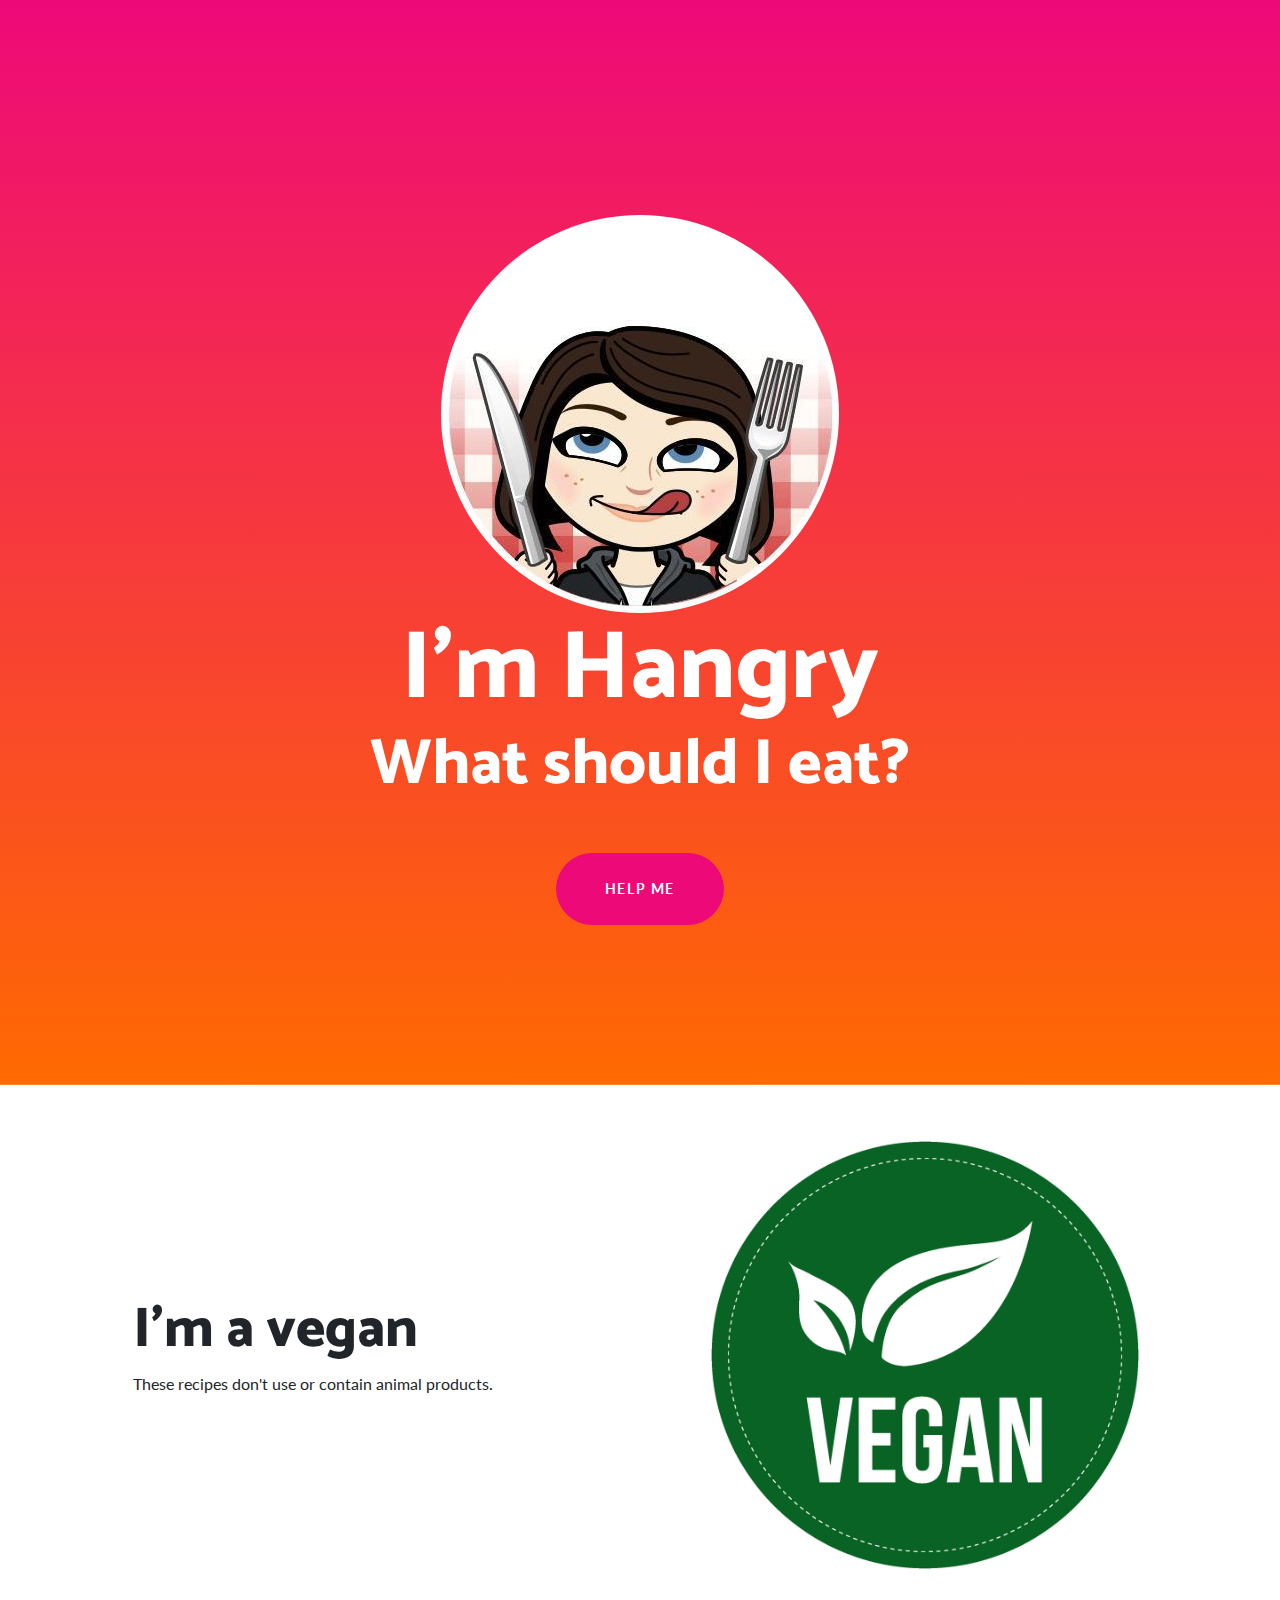
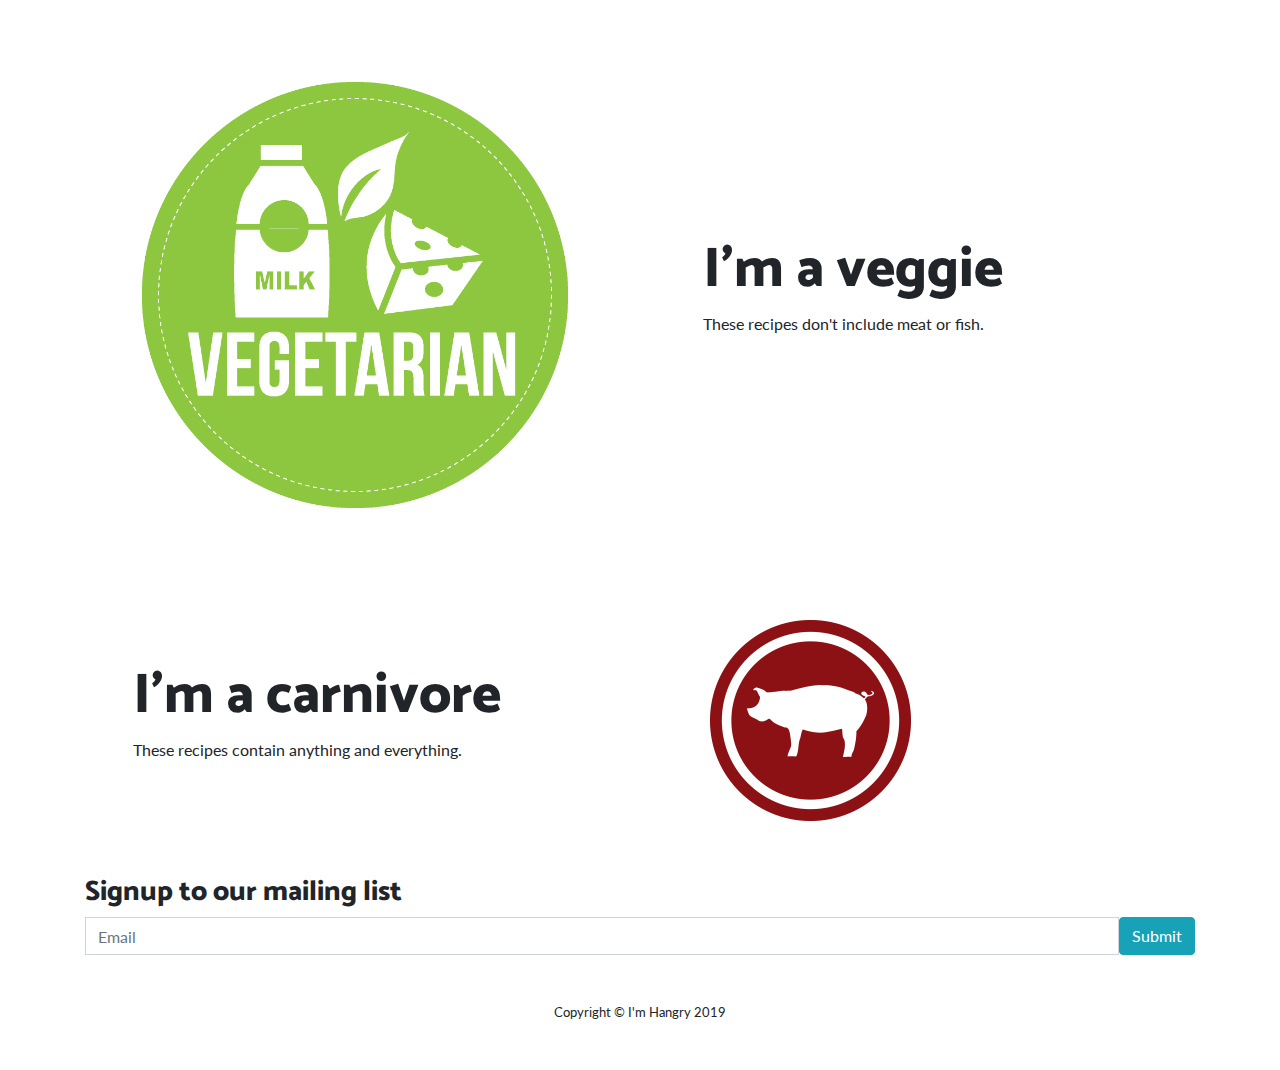
==== index.html @ 3dfd7f8f "Home Buttons" ====
<!DOCTYPE html>
<html lang="en">

<head>

  <meta charset="utf-8">
  <meta name="viewport" content="width=device-width, initial-scale=1, shrink-to-fit=no">
  <meta name="Hangry" content="">
  <meta name="Shannon" content="">

  <title>I'm Hangry</title>

  <!-- Bootstrap core CSS -->
  <link href="vendor/bootstrap/css/bootstrap.min.css" rel="stylesheet">

  <!-- Custom fonts for this template -->
  <link href="https://fonts.googleapis.com/css?family=Catamaran:100,200,300,400,500,600,700,800,900" rel="stylesheet">
  <link href="https://fonts.googleapis.com/css?family=Lato:100,100i,300,300i,400,400i,700,700i,900,900i" rel="stylesheet">

  <!-- Custom styles for this template -->
  <link href="css/one-page-wonder.min.css" rel="stylesheet">

</head>

<body>

  <!-- Navigation -->

  <header class="masthead text-center text-white">
    <div class="masthead-content">
      <div class="container">
        <img class="img-fluid rounded-circle" src="img/hungry.jpeg" alt="">
        <h1 class="masthead-heading mb-0">I'm Hangry</h1>
        <h2 class="masthead-subheading mb-0">What should I eat?</h2>
        <a href="https://www.just-eat.co.uk/"" img class="btn btn-primary btn-xl rounded-pill mt-5">Help Me</a>
      </div>
    </div>
  </header>

  <section>
    <div class="container">
      <div class="row align-items-center">
        <div class="col-lg-6 order-lg-2">
          <div class="p-5">
            <a href="vegan.html">
              <img class="img-fluid rounded-circle" src="img/vegan.png" alt="">
             </a>
          </div>
        </div>
        <div class="col-lg-6 order-lg-1">
          <div class="p-5">
            <h2 class="display-4">I'm a vegan</h2>
            <p>These recipes don't use or contain animal products.</p>
          </div>
        </div>
      </div>
    </div>
  </section>

  <section>
    <div class="container">
      <div class="row align-items-center">
        <div class="col-lg-6">
          <div class="p-5">
            <a href="veggie.html">
              <img class="img-fluid rounded-circle" src="img/veggie.png" alt="">
            </a>
          </div>
        </div>
        <div class="col-lg-6">
          <div class="p-5">
            <h2 class="display-4">I'm a veggie</h2>
            <p>These recipes don't include meat or fish.</p>
          </div>
        </div>
      </div>
    </div>
  </section>

  <section>
    <div class="container">
      <div class="row align-items-center">
        <div class="col-lg-6 order-lg-2">
          <div class="p-5">
            <a href="meat.html">
              <img class="img-fluid rounded-circle" src="img/meat.png" alt="">
             </a>
          </div>
        </div>
        <div class="col-lg-6 order-lg-1">
          <div class="p-5">
            <h2 class="display-4">I'm a carnivore</h2>
            <p>These recipes contain anything and everything.</p>
          </div>
        </div>
      </div>
    </div>
  </section>

  <div class="container">
     <h3>Signup to our mailing list</h3>
     <form>
       <div class="input-group">
         <span class="input-group-addon"><i class="glyphicon glyphicon-user"></i></span>
         <input id="email" type="text" class="form-control" name="email" placeholder="Email">
         <input type="submit" class="btn btn-info" value="Submit">
       </div>
     </form>
   </div>

  <!-- Footer -->
  <footer class="py-5 bg-white">
    <div class="container">
      <p class="m-0 text-center text-black small">Copyright &copy; I'm Hangry 2019</p>
    </div>
    <!-- /.container -->
  </footer>

  <!-- Bootstrap core JavaScript -->
  <script src="vendor/jquery/jquery.min.js"></script>
  <script src="vendor/bootstrap/js/bootstrap.bundle.min.js"></script>

</body>

</html>
---- css/one-page-wonder.min.css ----
/*!
 * Start Bootstrap - One Page Wonder v5.0.4 (https://startbootstrap.com/template-overviews/one-page-wonder)
 * Copyright 2013-2019 Start Bootstrap
 * Licensed under MIT (https://github.com/BlackrockDigital/startbootstrap-one-page-wonder/blob/master/LICENSE)
 */body{font-family:Lato}h1,h2,h3,h4,h5,h6{font-family:Catamaran;font-weight:800!important}.btn-xl{text-transform:uppercase;padding:1.5rem 3rem;font-size:.9rem;font-weight:700;letter-spacing:.1rem}.bg-black{background-color:#000!important}.rounded-pill{border-radius:5rem}.navbar-custom{padding-top:1rem;padding-bottom:1rem;background-color:rgba(0,0,0,.7)}.navbar-custom .navbar-brand{text-transform:uppercase;font-size:1rem;letter-spacing:.1rem;font-weight:700}.navbar-custom .navbar-nav .nav-item .nav-link{text-transform:uppercase;font-size:.8rem;font-weight:700;letter-spacing:.1rem}header.masthead{position:relative;overflow:hidden;padding-top:calc(7rem + 72px);padding-bottom:7rem;background:-webkit-gradient(linear,left bottom,left top,from(#ff6a00),to(#ee0979));background:linear-gradient(0deg,#ff6a00 0,#ee0979 100%);background-repeat:no-repeat;background-position:center center;background-attachment:scroll;background-size:cover}header.masthead .masthead-content{z-index:1;position:relative}header.masthead .masthead-content .masthead-heading{font-size:4rem}header.masthead .masthead-content .masthead-subheading{font-size:2rem}header.masthead .bg-circle{z-index:0;position:absolute;border-radius:100%;background:-webkit-gradient(linear,left bottom,left top,from(#ee0979),to(#ff6a00));background:linear-gradient(0deg,#ee0979 0,#ff6a00 100%)}header.masthead .bg-circle-1{height:90rem;width:90rem;bottom:-55rem;left:-55rem}header.masthead .bg-circle-2{height:50rem;width:50rem;top:-25rem;right:-25rem}header.masthead .bg-circle-3{height:20rem;width:20rem;bottom:-10rem;right:5%}header.masthead .bg-circle-4{height:30rem;width:30rem;top:-5rem;right:35%}@media (min-width:992px){header.masthead{padding-top:calc(10rem + 55px);padding-bottom:10rem}header.masthead .masthead-content .masthead-heading{font-size:6rem}header.masthead .masthead-content .masthead-subheading{font-size:4rem}}.bg-primary{background-color:#ee0979!important}.btn-primary{background-color:#ee0979;border-color:#ee0979}.btn-primary:active,.btn-primary:focus,.btn-primary:hover{background-color:#bd0760!important;border-color:#bd0760!important}.btn-primary:focus{-webkit-box-shadow:0 0 0 .2rem rgba(238,9,121,.5);box-shadow:0 0 0 .2rem rgba(238,9,121,.5)}.btn-secondary{background-color:#ff6a00;border-color:#ff6a00}.btn-secondary:active,.btn-secondary:focus,.btn-secondary:hover{background-color:#c50!important;border-color:#c50!important}.btn-secondary:focus{-webkit-box-shadow:0 0 0 .2rem rgba(255,106,0,.5);box-shadow:0 0 0 .2rem rgba(255,106,0,.5)}
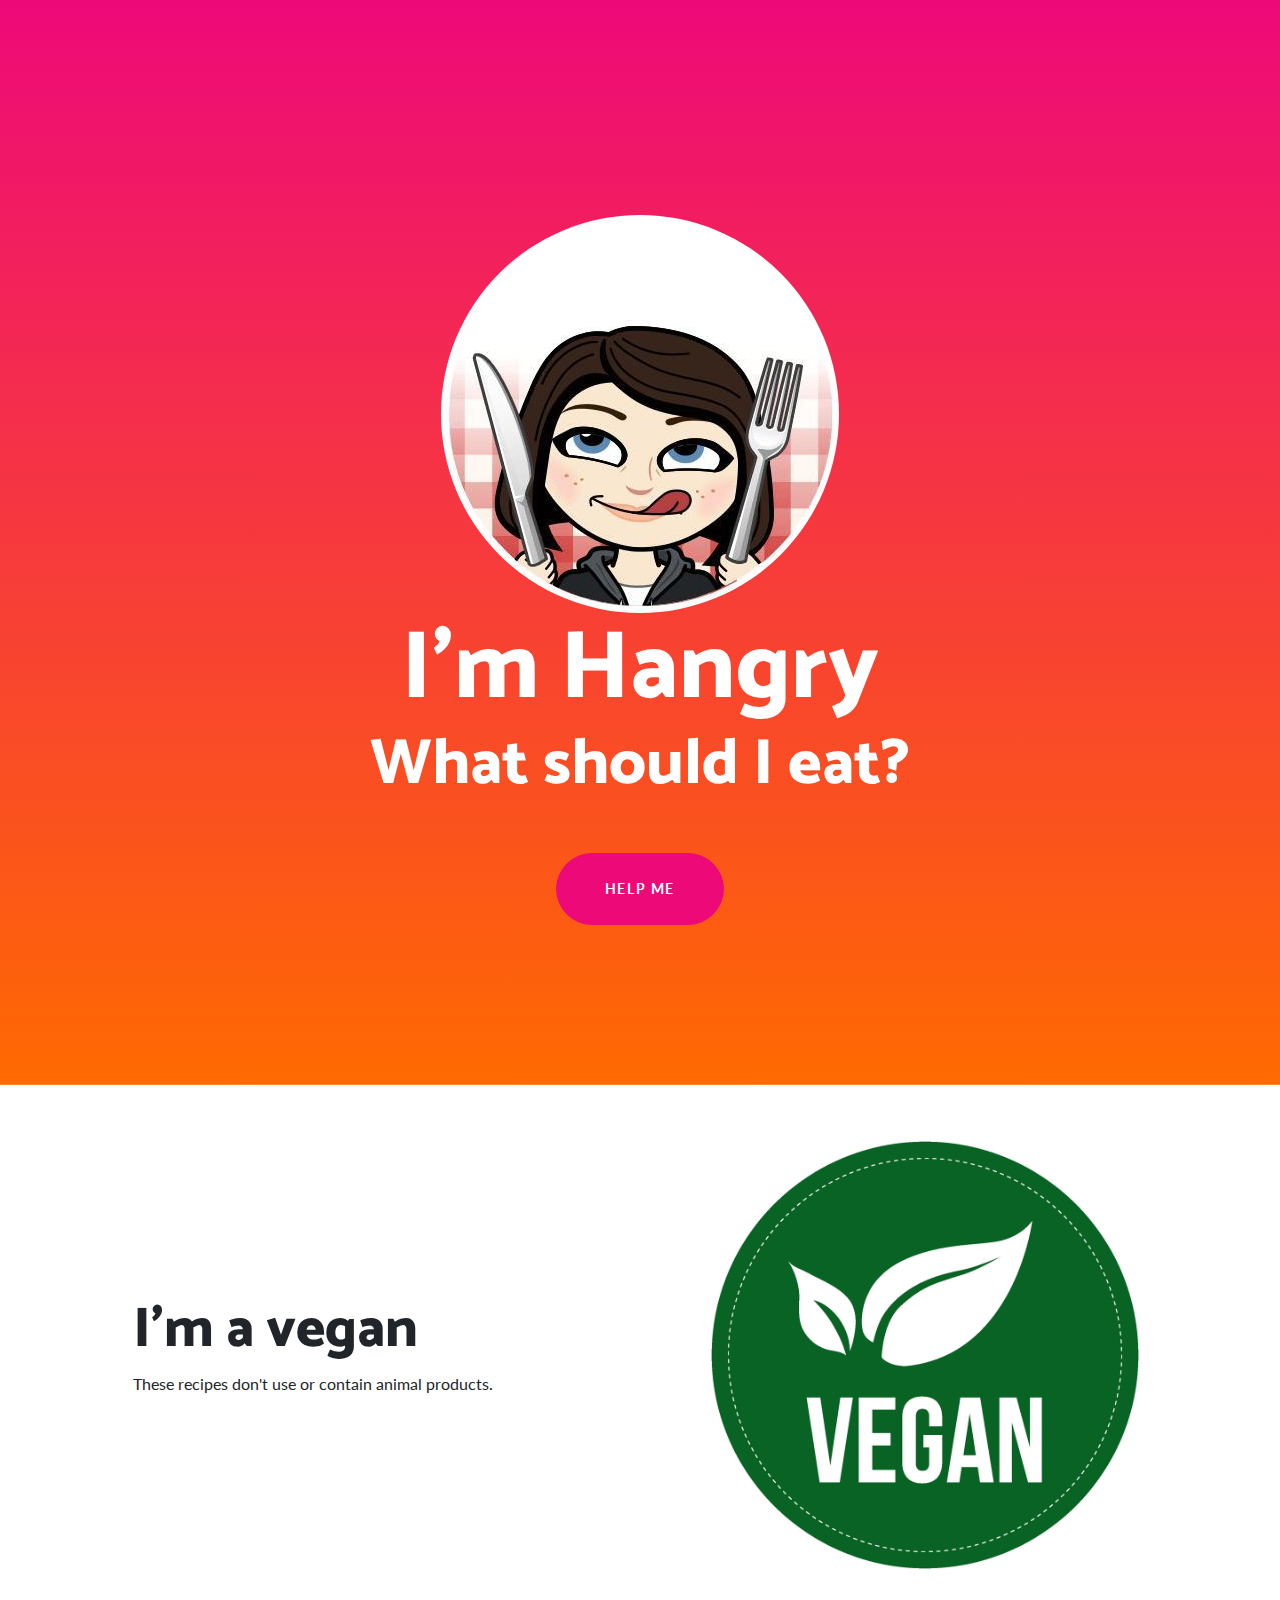
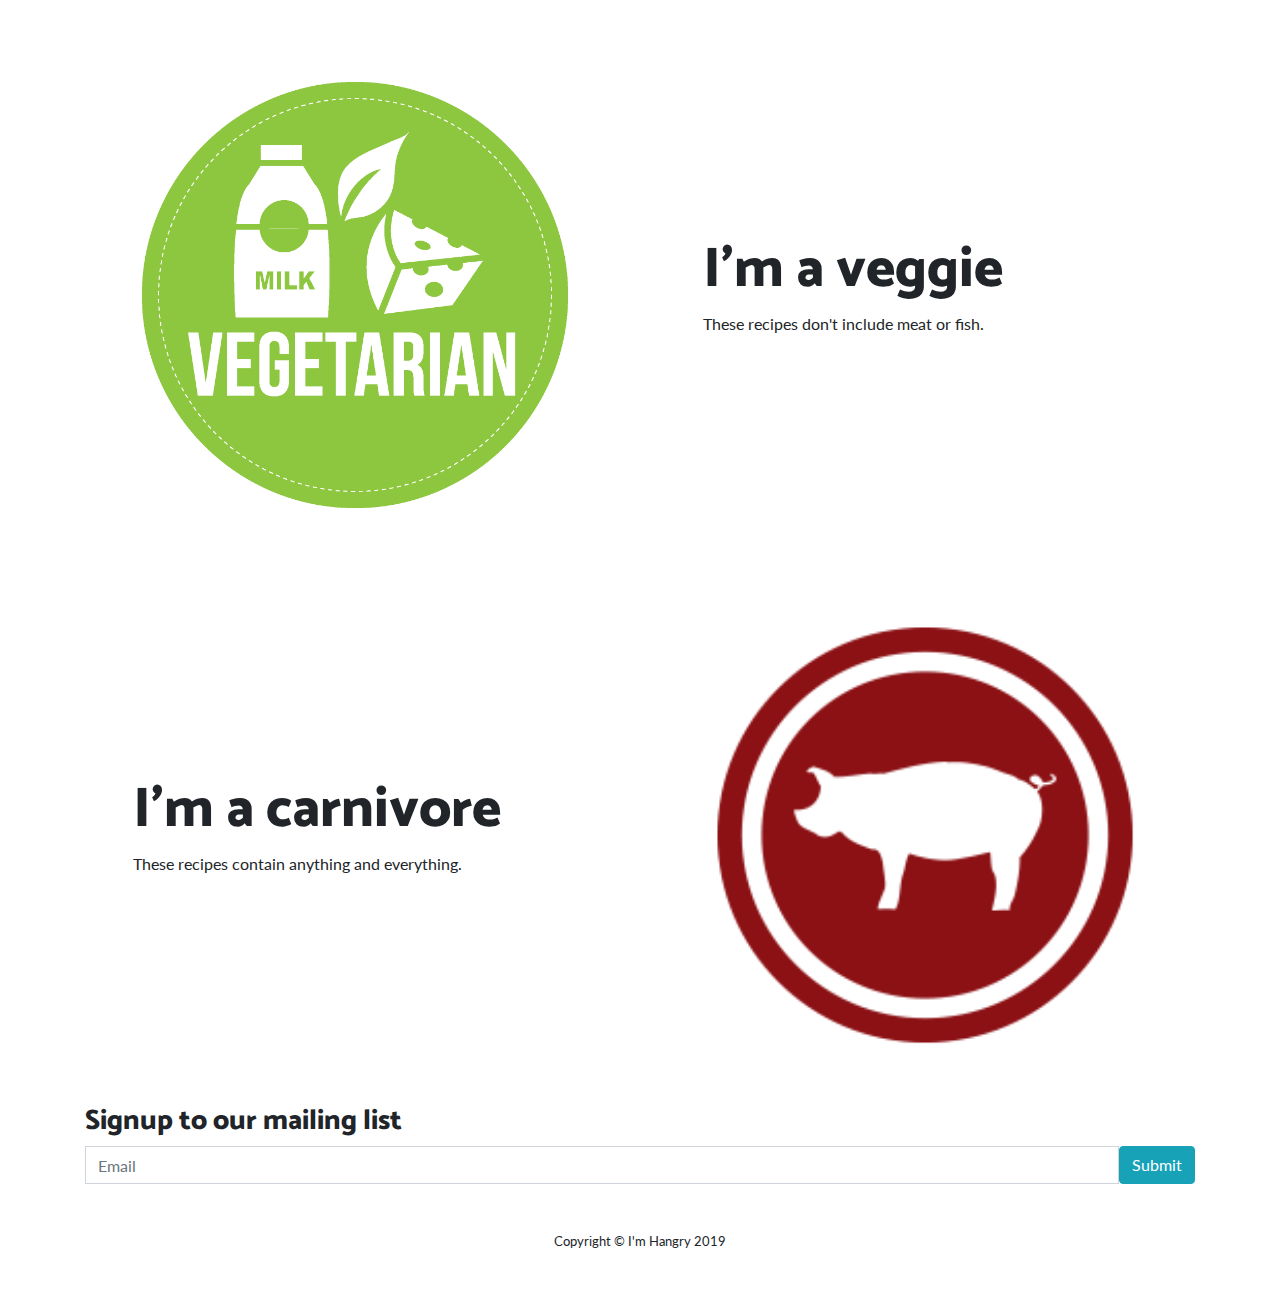
==== commit 9c62a698: "img size" ====
--- a/index.html
+++ b/index.html
@@ -83,7 +83,7 @@
         <div class="col-lg-6 order-lg-2">
           <div class="p-5">
             <a href="meat.html">
-              <img class="img-fluid rounded-circle" src="img/meat.png" alt="">
+              <img class="img-fluid rounded-circle" src="img/meat.png" alt="" style="width:125%">
              </a>
           </div>
         </div>
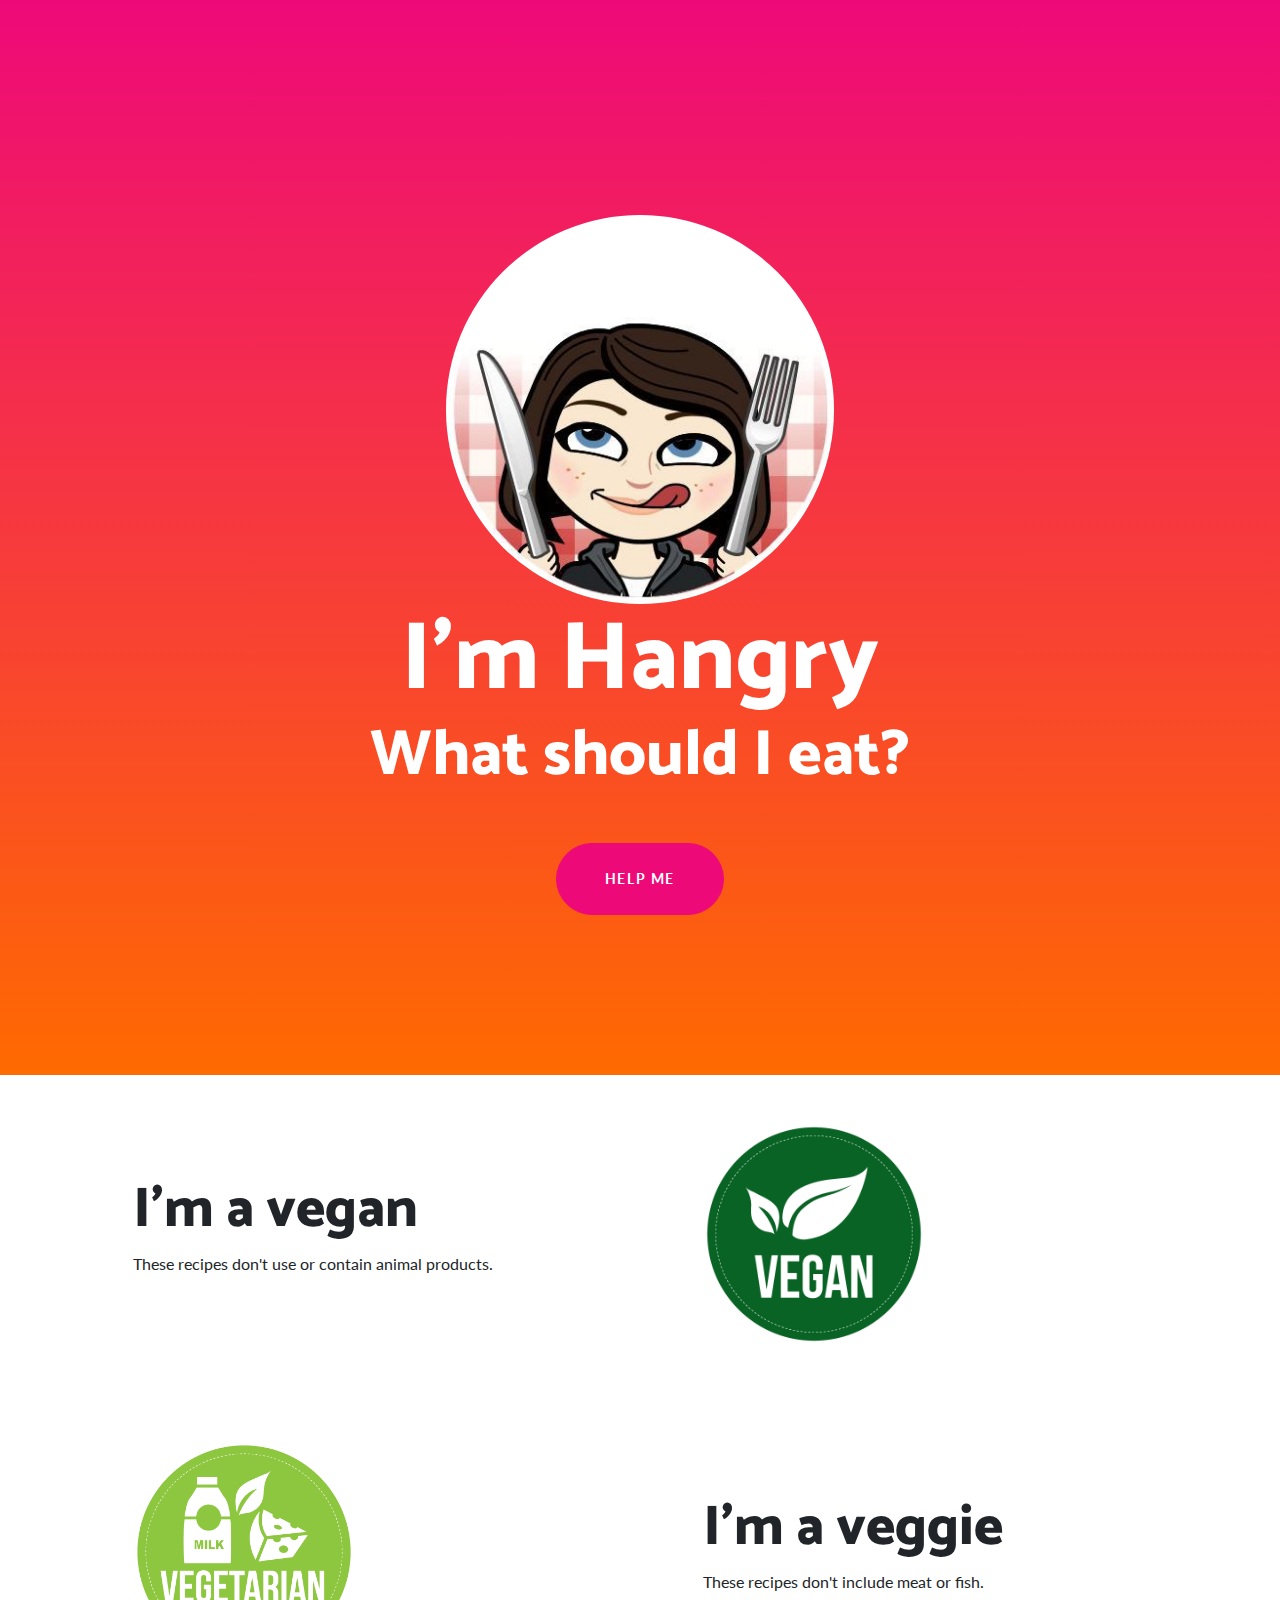
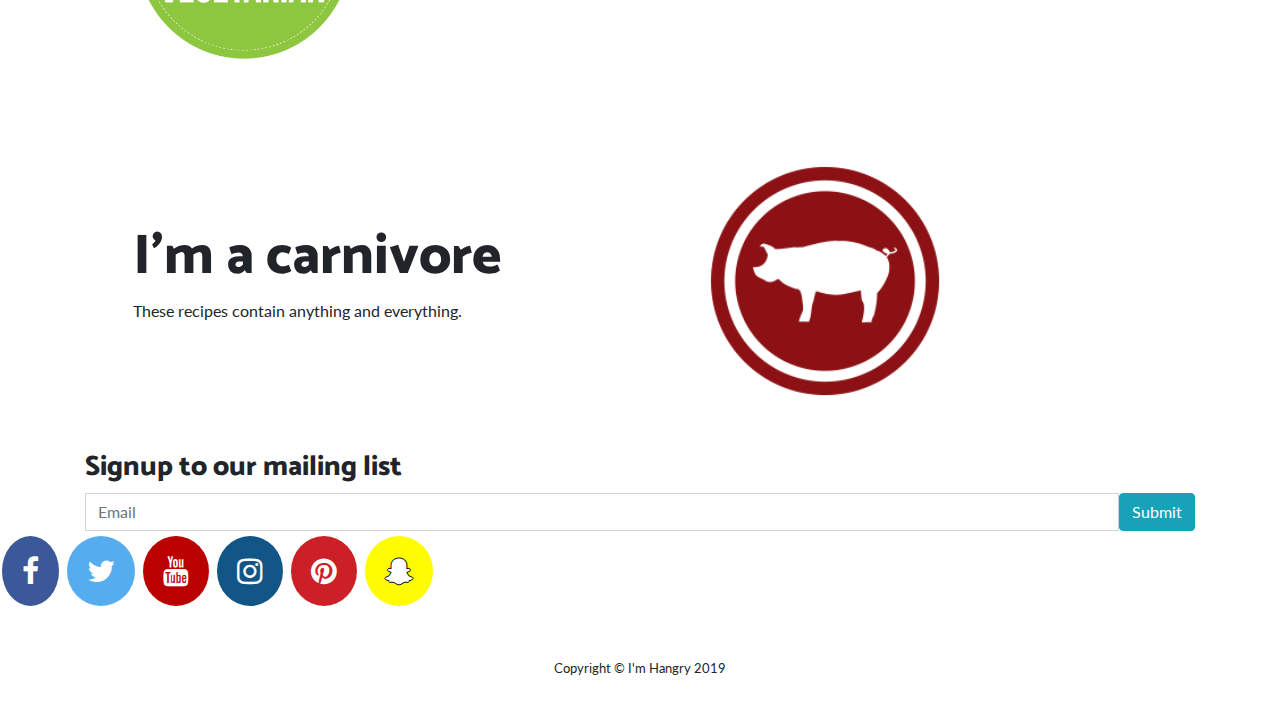
==== commit bad4d8ba: "index.html updates" ====
--- a/index.html
+++ b/index.html
@@ -20,6 +20,56 @@
   <!-- Custom styles for this template -->
   <link href="css/one-page-wonder.min.css" rel="stylesheet">
 
+  <!-- Add icon library -->
+  <link rel="stylesheet" href="https://cdnjs.cloudflare.com/ajax/libs/font-awesome/4.7.0/css/font-awesome.min.css">
+
+  <style>
+.fa {
+  padding: 20px;
+  font-size: 30px;
+  text-align: center;
+  text-decoration: none;
+  margin: 5px 2px;
+  border-radius: 50%;
+}
+
+  .fa:hover {
+      opacity: 0.7;
+  }
+
+  .fa-twitter {
+    background: #55ACEE;
+    color: white;
+  }
+
+  .fa-facebook {
+    background: #3B5998;
+    color: white;
+  }
+
+  .fa-youtube {
+    background: #bb0000;
+    color: white;
+  }
+
+  .fa-instagram {
+    background: #125688;
+    color: white;
+  }
+
+  .fa-pinterest {
+    background: #cb2027;
+    color: white;
+  }
+
+  .fa-snapchat-ghost {
+    background: #fffc00;
+    color: white;
+    text-shadow: -1px 0 black, 0 1px black, 1px 0 black, 0 -1px black;
+  }
+
+  </style>
+
 </head>
 
 <body>
@@ -29,7 +79,7 @@
   <header class="masthead text-center text-white">
     <div class="masthead-content">
       <div class="container">
-        <img class="img-fluid rounded-circle" src="img/hungry.jpeg" alt="">
+        <img class="img-fluid rounded-circle" src="img/hungry.jpeg" alt="" style="width:35%"">
         <h1 class="masthead-heading mb-0">I'm Hangry</h1>
         <h2 class="masthead-subheading mb-0">What should I eat?</h2>
         <a href="https://www.just-eat.co.uk/"" img class="btn btn-primary btn-xl rounded-pill mt-5">Help Me</a>
@@ -43,7 +93,7 @@
         <div class="col-lg-6 order-lg-2">
           <div class="p-5">
             <a href="vegan.html">
-              <img class="img-fluid rounded-circle" src="img/vegan.png" alt="">
+              <img class="img-fluid rounded-circle" src="img/vegan.png" alt="" style="width:50%"">
              </a>
           </div>
         </div>
@@ -63,7 +113,7 @@
         <div class="col-lg-6">
           <div class="p-5">
             <a href="veggie.html">
-              <img class="img-fluid rounded-circle" src="img/veggie.png" alt="">
+              <img class="img-fluid rounded-circle" src="img/veggie.png" alt="" style="width:50%">
             </a>
           </div>
         </div>
@@ -83,7 +133,7 @@
         <div class="col-lg-6 order-lg-2">
           <div class="p-5">
             <a href="meat.html">
-              <img class="img-fluid rounded-circle" src="img/meat.png" alt="" style="width:125%">
+              <img class="img-fluid rounded-circle" src="img/meat.png" alt="" style="width:55%">
              </a>
           </div>
         </div>
@@ -108,6 +158,14 @@
      </form>
    </div>
 
+   <!-- Add font awesome icons -->
+   <a href="https://www.facebook.com" class="fa fa-facebook"></a>
+   <a href="https://www.twitter.com" class="fa fa-twitter"></a>
+   <a href="https://www.youtube.com" class="fa fa-youtube"></a>
+   <a href="https://www.instagram.com" class="fa fa-instagram"></a>
+   <a href="https://www.pinterest.com" class="fa fa-pinterest"></a>
+   <a href="https://www.snapchat.com" class="fa fa-snapchat-ghost"></a>
+
   <!-- Footer -->
   <footer class="py-5 bg-white">
     <div class="container">
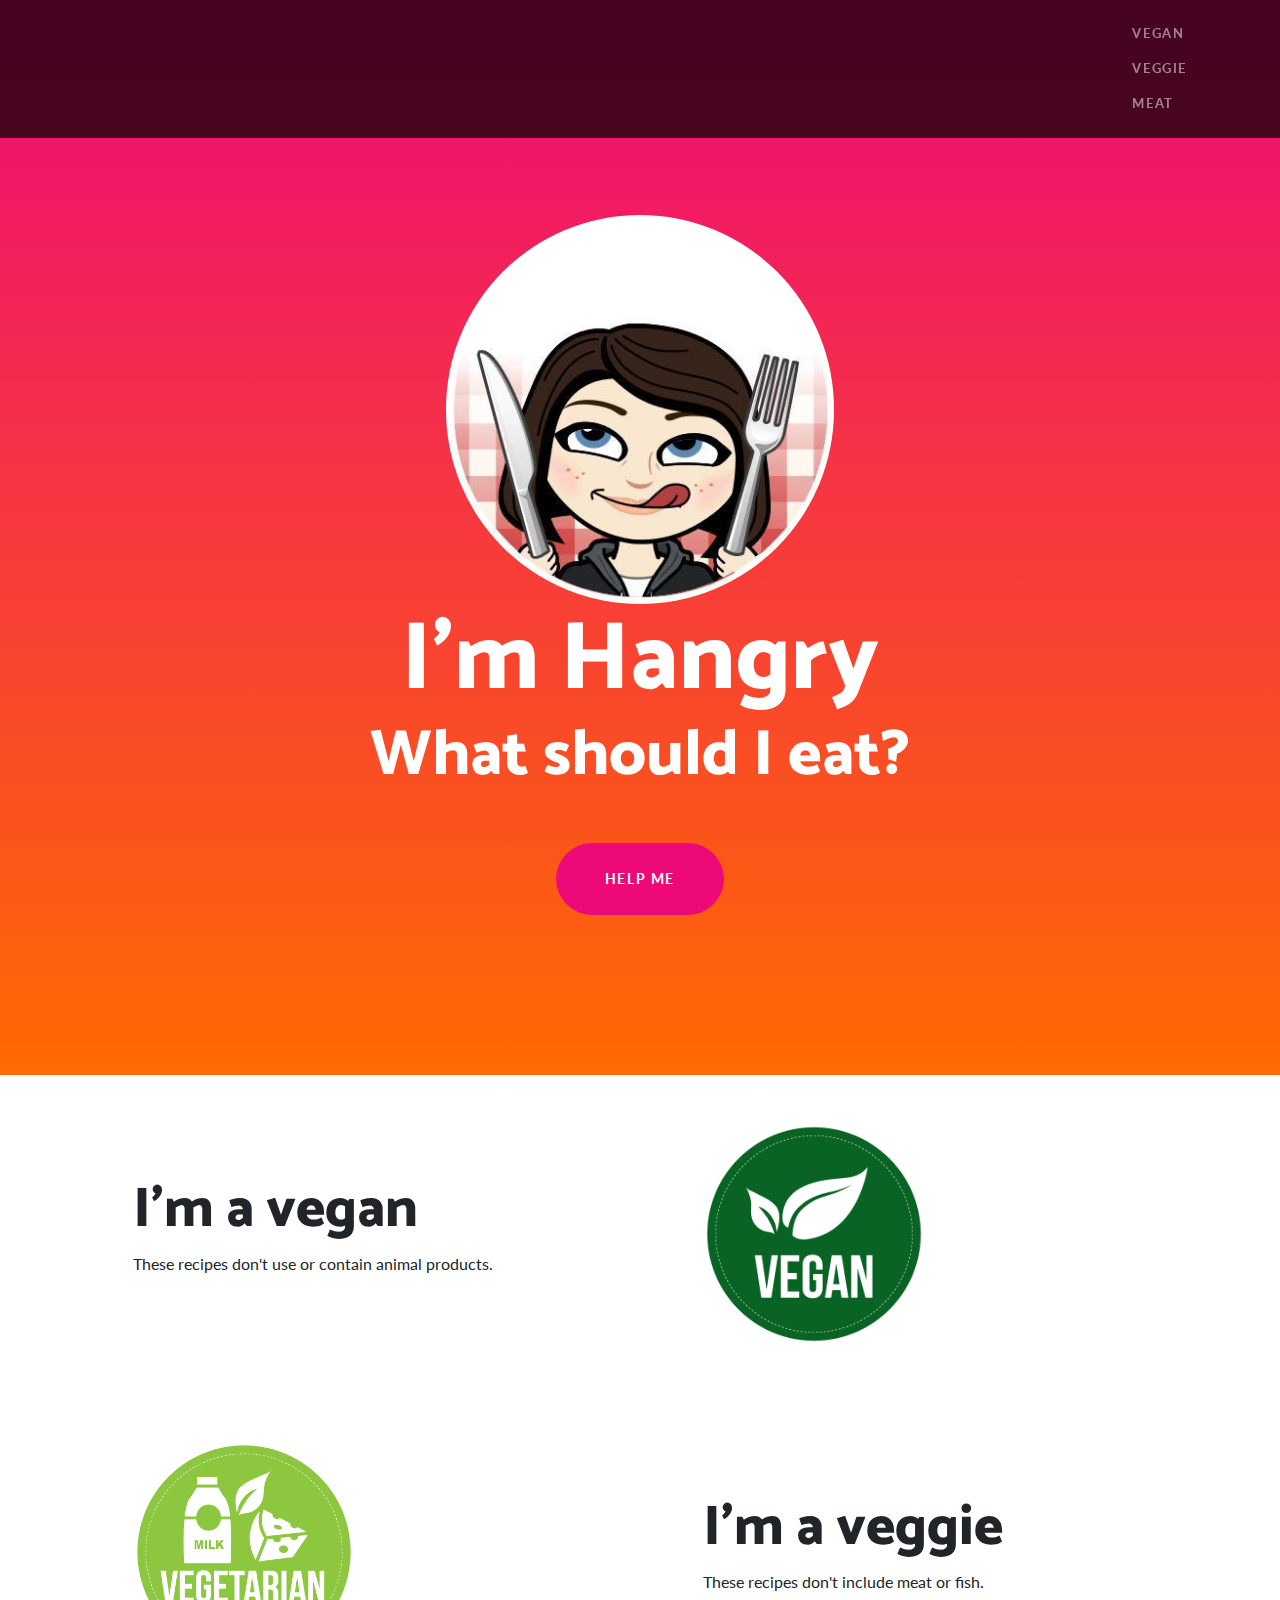
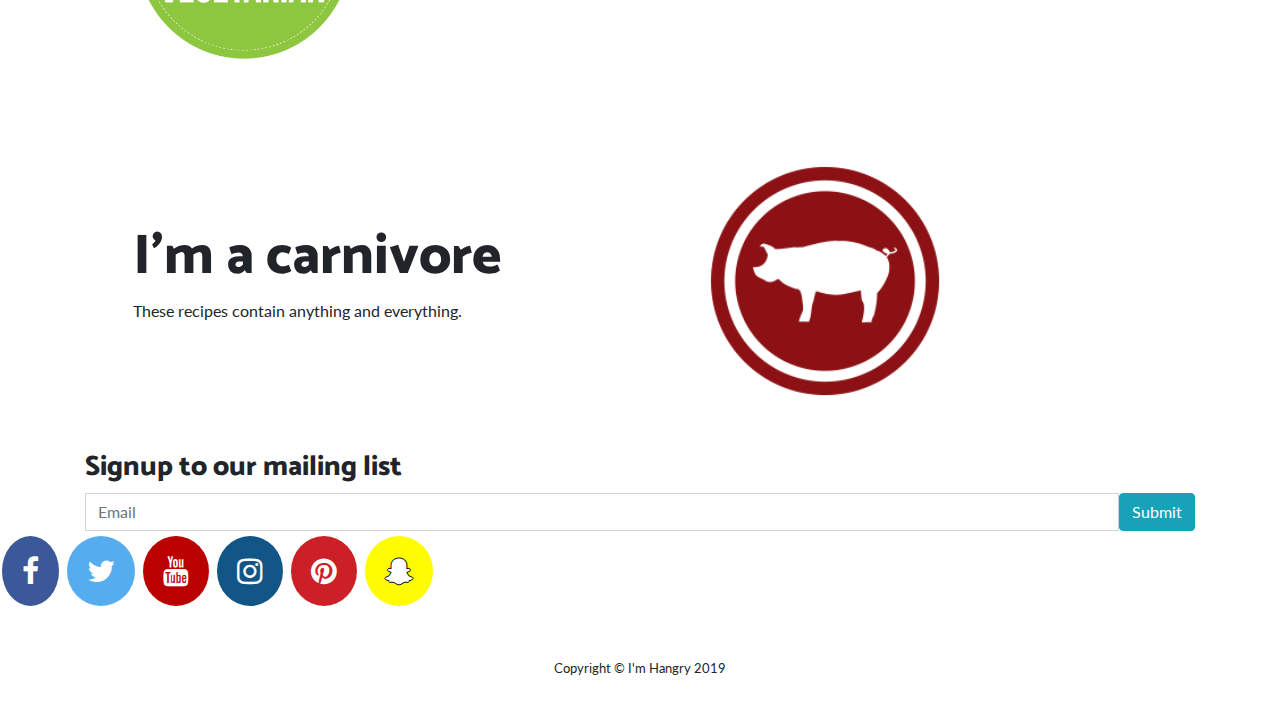
==== commit 3ba59a23: "Update index.html" ====
--- a/index.html
+++ b/index.html
@@ -75,6 +75,22 @@
 <body>
 
   <!-- Navigation -->
+  <nav class="navbar navbar-expand-lg navbar-dark navbar-custom fixed-top">
+    <div class="container">
+      <button class="navbar-toggler" type="button" data-toggle="collapse" data-target="#navbarResponsive" aria-controls="navbarResponsive" aria-expanded="false" aria-label="Toggle navigation">
+        <span class="navbar-toggler-icon"></span>
+      </button>
+      <div class="collapse navbar-collapse" id="navbarResponsive">
+        <ul class="navbar-nav ml-auto">
+          <li class="nav-item">
+            <a class="nav-link" href="vegan.html">VEGAN</a>
+            <a class="nav-link" href="veggie.html">VEGGIE</a>
+            <a class="nav-link" href="meat.html">MEAT</a>
+          </li>
+        </ul>
+      </div>
+    </div>
+  </nav>
 
   <header class="masthead text-center text-white">
     <div class="masthead-content">
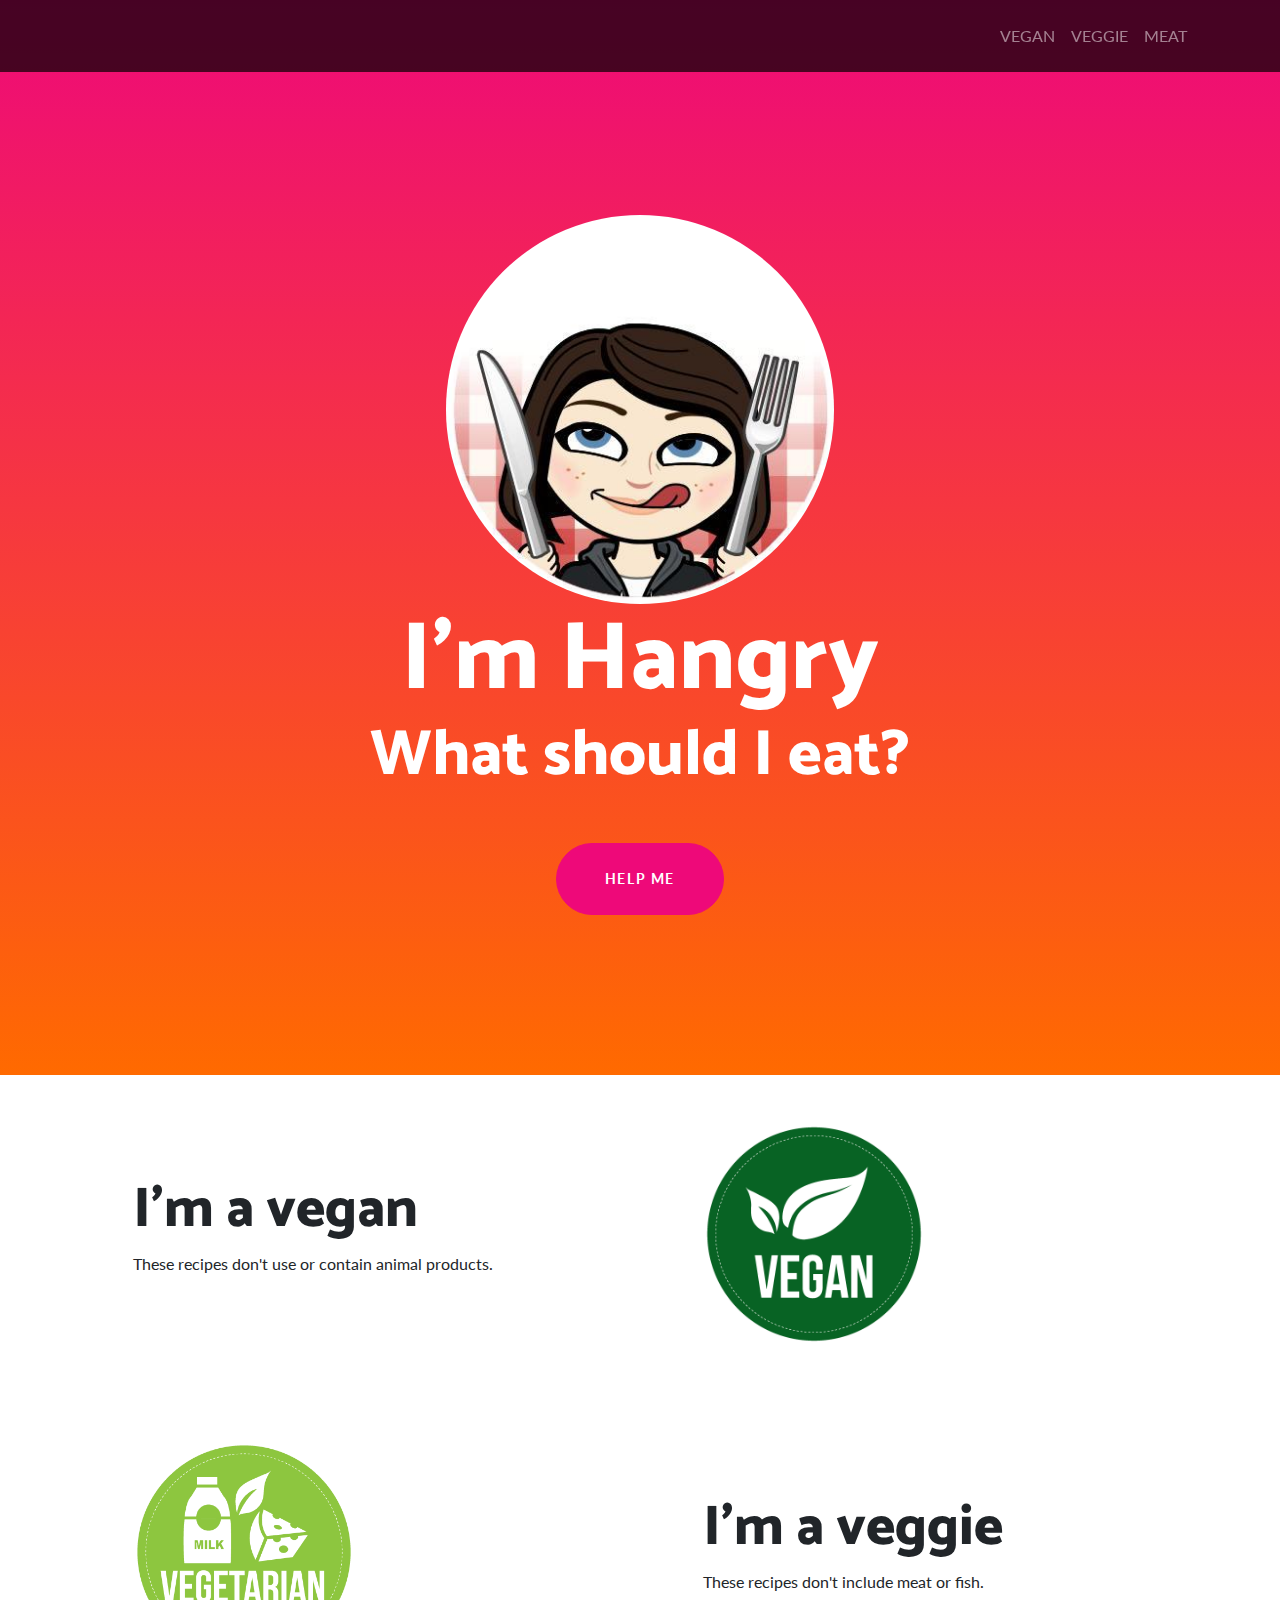
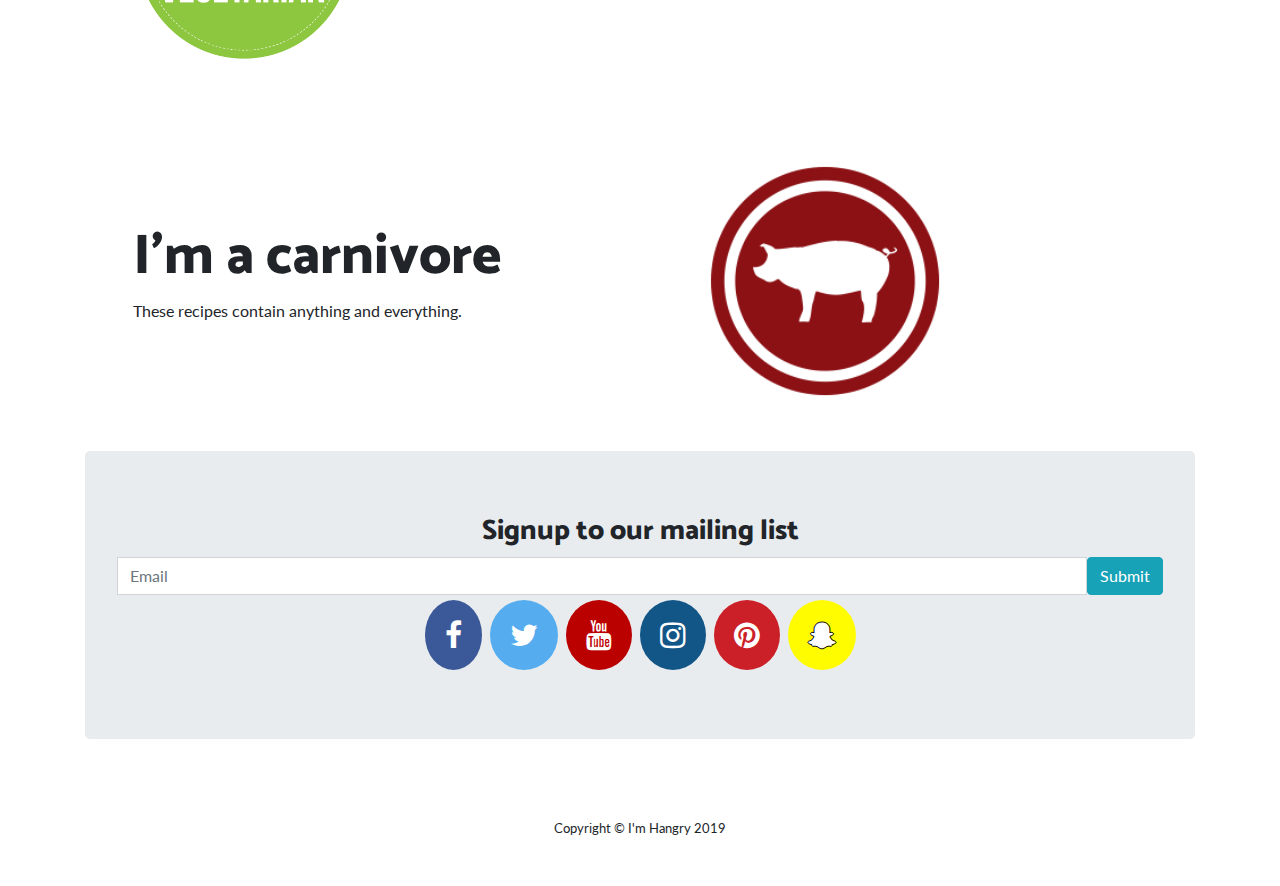
==== commit 52947beb: "Update index.html" ====
--- a/index.html
+++ b/index.html
@@ -74,6 +74,7 @@
 
 <body>
 
+
   <!-- Navigation -->
   <nav class="navbar navbar-expand-lg navbar-dark navbar-custom fixed-top">
     <div class="container">
@@ -82,11 +83,9 @@
       </button>
       <div class="collapse navbar-collapse" id="navbarResponsive">
         <ul class="navbar-nav ml-auto">
-          <li class="nav-item">
             <a class="nav-link" href="vegan.html">VEGAN</a>
             <a class="nav-link" href="veggie.html">VEGGIE</a>
             <a class="nav-link" href="meat.html">MEAT</a>
-          </li>
         </ul>
       </div>
     </div>
@@ -163,24 +162,27 @@
     </div>
   </section>
 
-  <div class="container">
-     <h3>Signup to our mailing list</h3>
-     <form>
-       <div class="input-group">
-         <span class="input-group-addon"><i class="glyphicon glyphicon-user"></i></span>
-         <input id="email" type="text" class="form-control" name="email" placeholder="Email">
-         <input type="submit" class="btn btn-info" value="Submit">
-       </div>
-     </form>
-   </div>
-
-   <!-- Add font awesome icons -->
-   <a href="https://www.facebook.com" class="fa fa-facebook"></a>
-   <a href="https://www.twitter.com" class="fa fa-twitter"></a>
-   <a href="https://www.youtube.com" class="fa fa-youtube"></a>
-   <a href="https://www.instagram.com" class="fa fa-instagram"></a>
-   <a href="https://www.pinterest.com" class="fa fa-pinterest"></a>
-   <a href="https://www.snapchat.com" class="fa fa-snapchat-ghost"></a>
+  <div class="container" align="center">
+      <div class="jumbotron">
+        <h3>Signup to our mailing list</h3>
+          <form>
+            <div class="input-group">
+              <span class="input-group-addon"><i class="glyphicon glyphicon-user"></i></span>
+              <input id="email" type="text" class="form-control" name="email" placeholder="Email">
+              <input type="submit" class="btn btn-info" value="Submit">
+            </div>
+          </form>
+            <!-- Add font awesome icons -->
+            <a href="https://www.facebook.com" class="fa fa-facebook"></a>
+            <a href="https://www.twitter.com" class="fa fa-twitter"></a>
+            <a href="https://www.youtube.com" class="fa fa-youtube"></a>
+            <a href="https://www.instagram.com" class="fa fa-instagram"></a>
+            <a href="https://www.pinterest.com" class="fa fa-pinterest"></a>
+            <a href="https://www.snapchat.com" class="fa fa-snapchat-ghost"></a>
+      </div>
+  </div>
+
+
 
   <!-- Footer -->
   <footer class="py-5 bg-white">
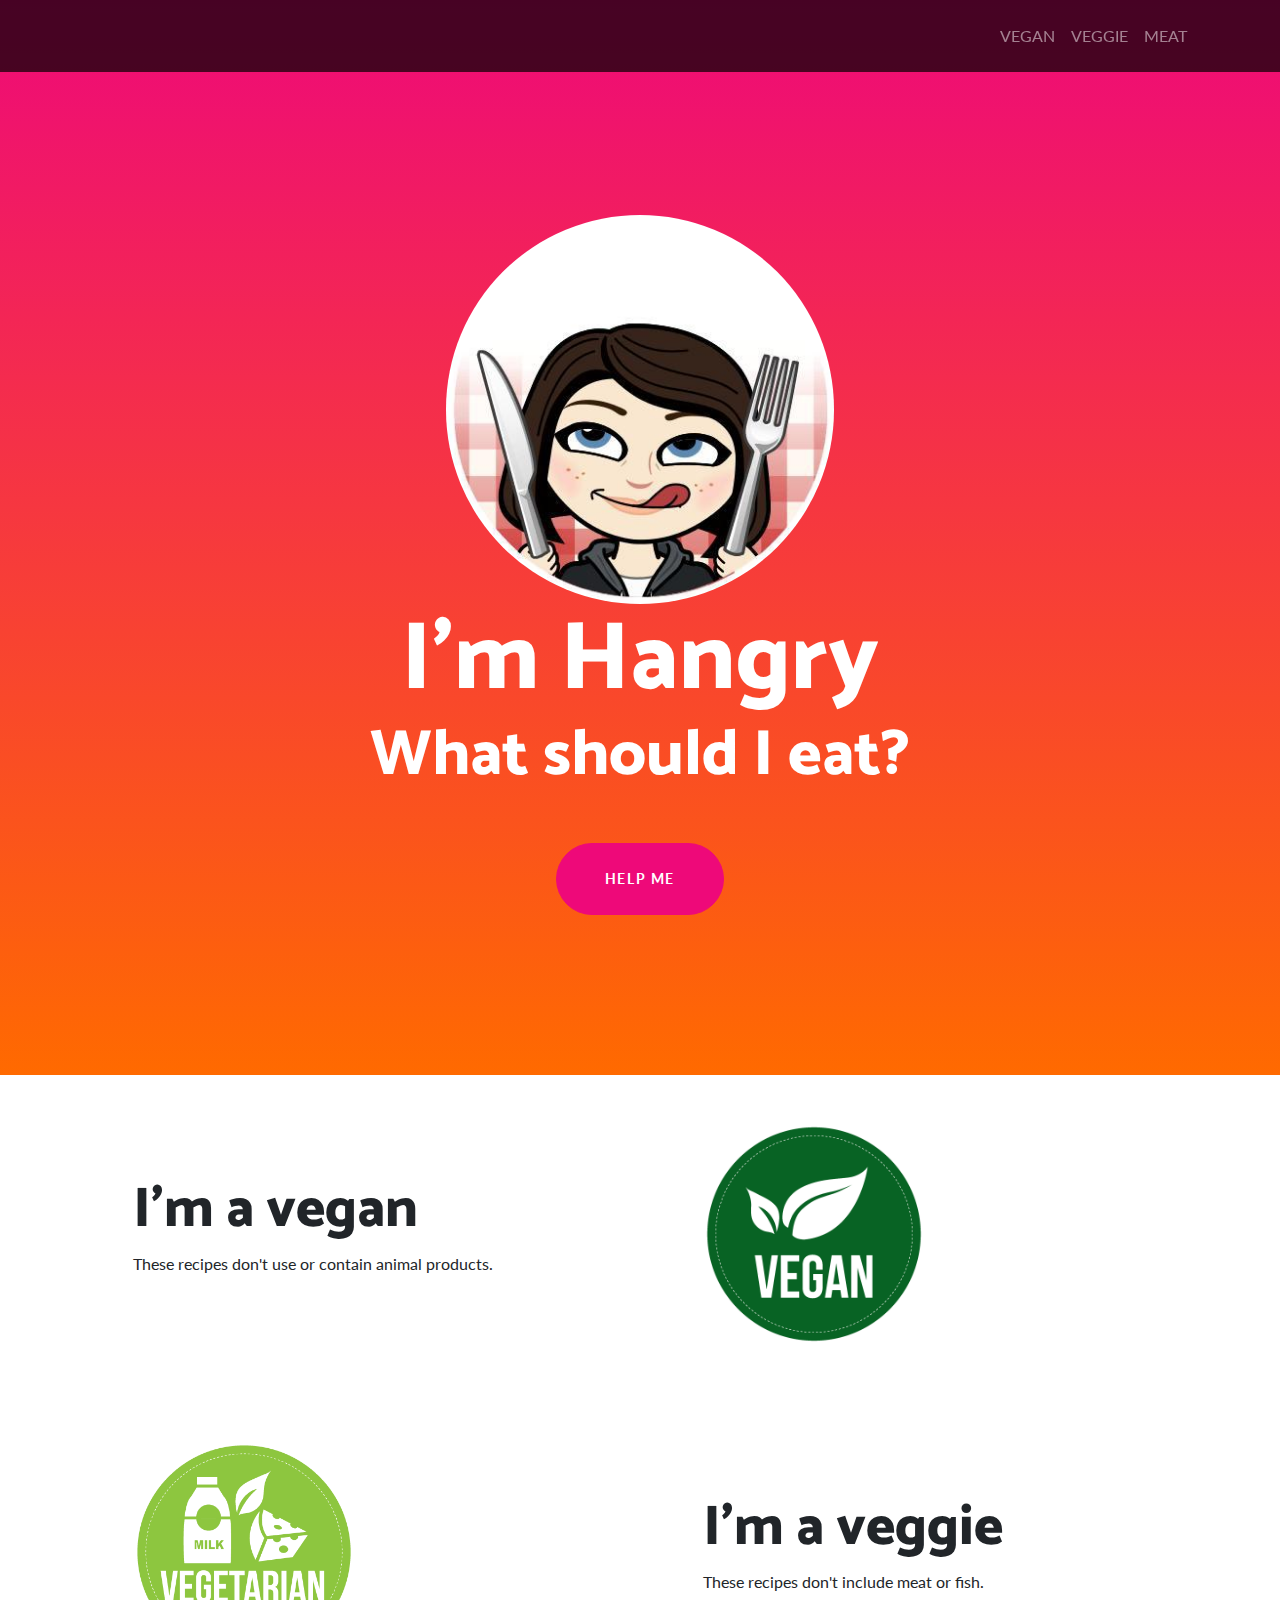
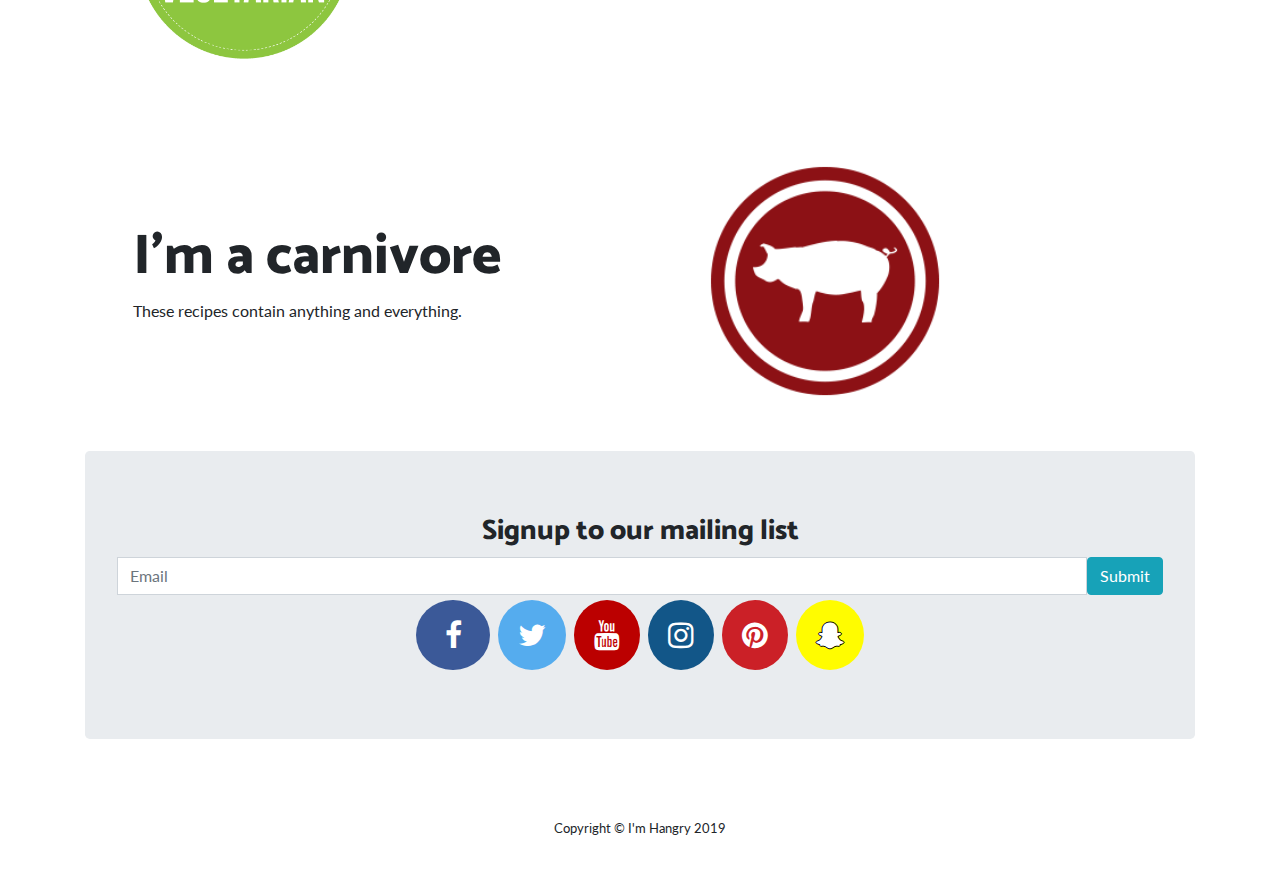
==== commit 5bfbd829: "Update index.html" ====
--- a/index.html
+++ b/index.html
@@ -173,7 +173,7 @@
             </div>
           </form>
             <!-- Add font awesome icons -->
-            <a href="https://www.facebook.com" class="fa fa-facebook"></a>
+            <a href="https://www.facebook.com" class="fa fa-facebook" style="width:7%"></a>
             <a href="https://www.twitter.com" class="fa fa-twitter"></a>
             <a href="https://www.youtube.com" class="fa fa-youtube"></a>
             <a href="https://www.instagram.com" class="fa fa-instagram"></a>
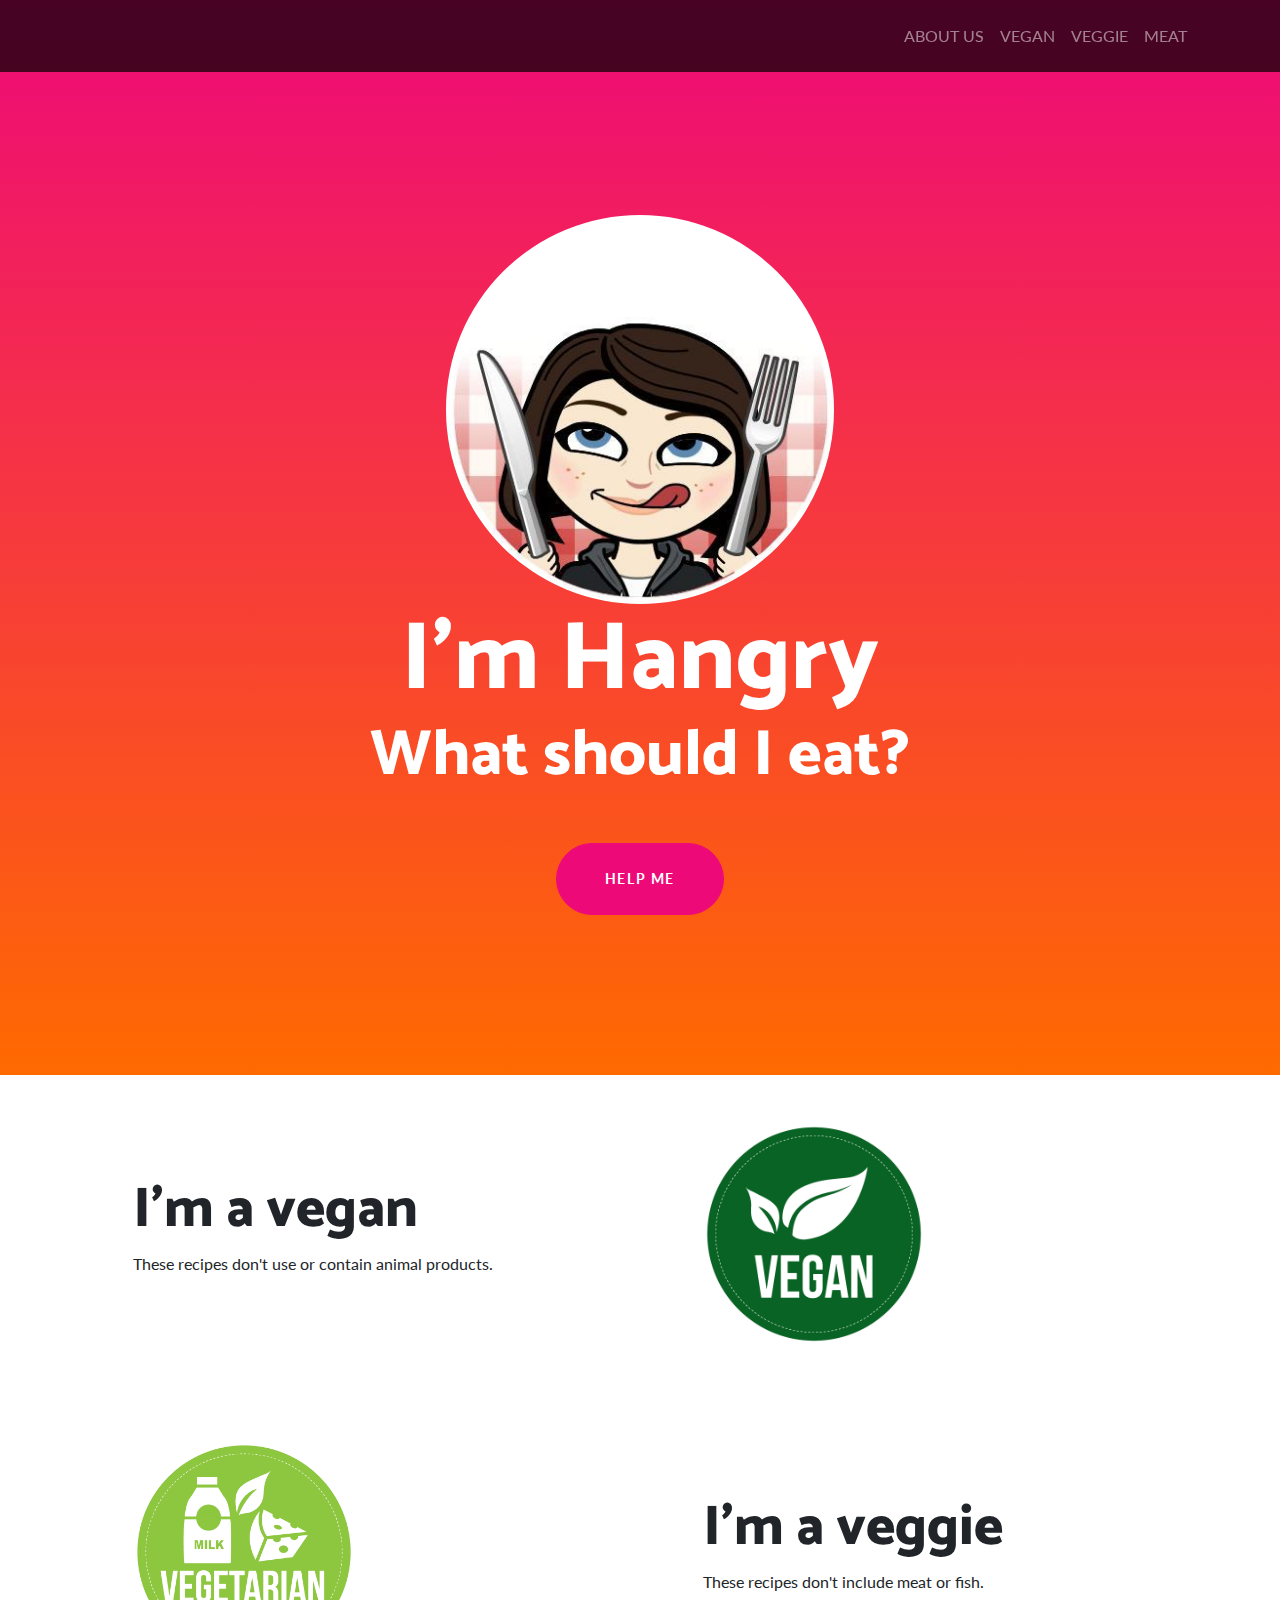
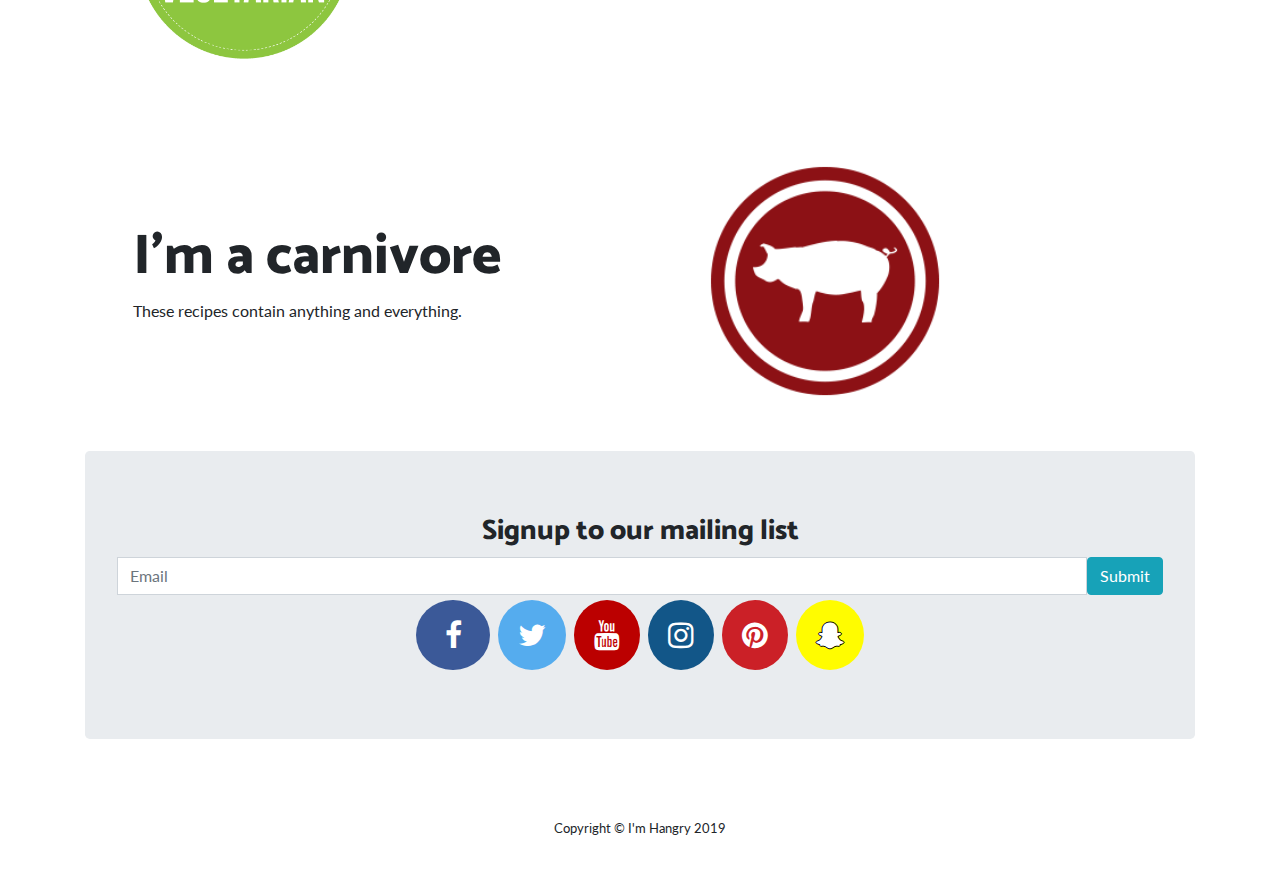
==== commit fb6dff7c: "About Page Changes" ====
--- a/index.html
+++ b/index.html
@@ -83,6 +83,7 @@
       </button>
       <div class="collapse navbar-collapse" id="navbarResponsive">
         <ul class="navbar-nav ml-auto">
+            <a class="nav-link" href="about.html">ABOUT US</a>
             <a class="nav-link" href="vegan.html">VEGAN</a>
             <a class="nav-link" href="veggie.html">VEGGIE</a>
             <a class="nav-link" href="meat.html">MEAT</a>
